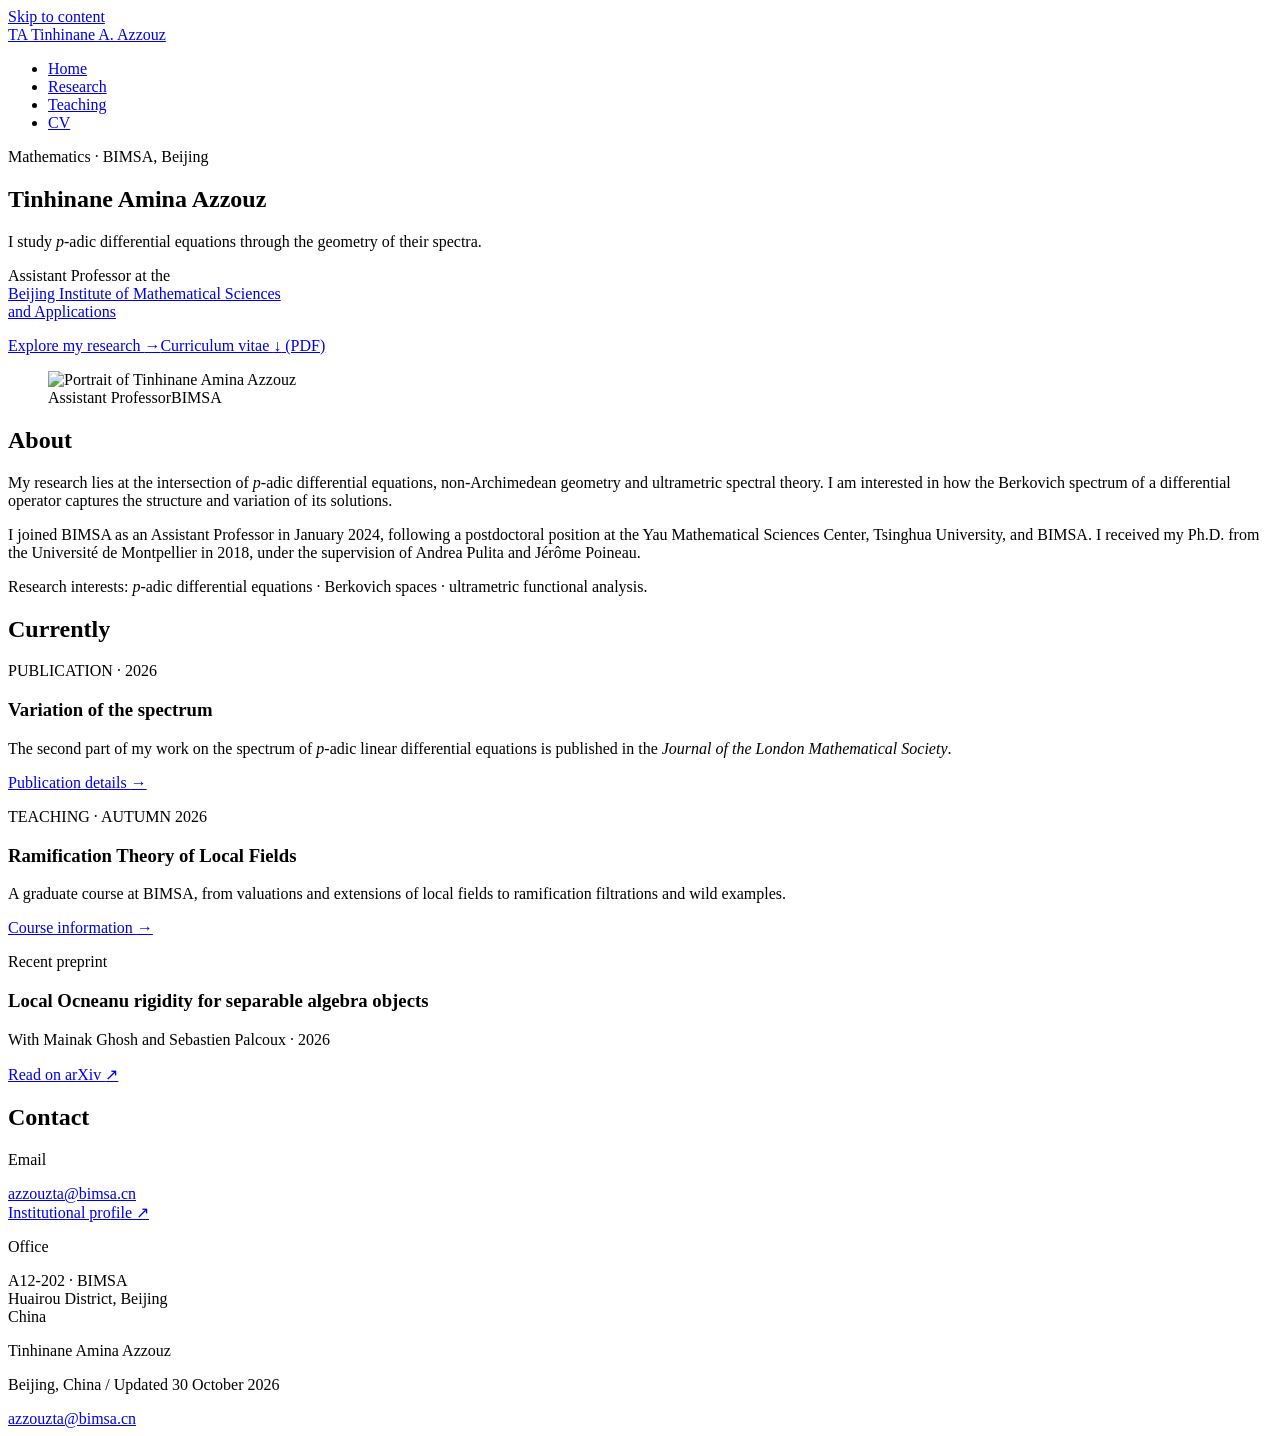
==== index.html @ 10f367b9 "Create academic website with research, teaching and CV pages" ====
<!doctype html>
<html lang="en"><head><meta charset="utf-8"><meta name="viewport" content="width=device-width, initial-scale=1"><meta name="color-scheme" content="light"><meta name="theme-color" content="#f8f6f0"><title>Tinhinane Amina Azzouz | Mathematics</title><meta name="description" content="Tinhinane Amina Azzouz, Assistant Professor at BIMSA. Research in p-adic differential equations, Berkovich spectra and non-Archimedean analysis."><meta name="author" content="Tinhinane Amina Azzouz"><link rel="stylesheet" href="assets/site.css"><link rel="icon" href="assets/favicon.svg" type="image/svg+xml"></head><body class=""><a class="skip-link" href="#main">Skip to content</a><header class="site-header"><div class="wrap header-inner"><a class="wordmark" href="index.html"><span aria-hidden="true">TA</span> Tinhinane A. Azzouz</a><nav aria-label="Main navigation"><ul class="main-nav"><li><a href="index.html" aria-current="page">Home</a></li><li><a href="research.html">Research</a></li><li><a href="teaching.html">Teaching</a></li><li><a href="cv.html" class="nav-cv">CV</a></li></ul></nav></div></header><main id="main" class="wrap">
<section class="hero" aria-labelledby="home-name"><div class="hero-copy"><p class="eyebrow">Mathematics · BIMSA, Beijing</p><h1 id="home-name"><span>Tinhinane Amina</span> Azzouz</h1><p class="hero-intro">I study <i>p</i>-adic differential equations through the geometry of their spectra.</p><p class="affiliation">Assistant Professor at the<br><a href="https://www.bimsa.cn/">Beijing Institute of Mathematical Sciences<br>and Applications</a></p><div class="hero-actions"><a class="button" href="research.html">Explore my research <span aria-hidden="true">→</span></a><a class="text-link" href="files/CV_Tinhinane_Amina_Azzouz.pdf">Curriculum vitae <span aria-hidden="true">↓</span><span class="sr-only"> (PDF)</span></a></div></div><figure class="portrait"><img class="portrait-image" src="assets/portrait.jpg" alt="Portrait of Tinhinane Amina Azzouz" width="576" height="652" fetchpriority="high"><figcaption><span>Assistant Professor</span><span>BIMSA</span></figcaption></figure></section>
<section class="section-band split-section" aria-labelledby="about-title"><h2 class="section-title" id="about-title">About</h2><div class="about-copy"><p>My research lies at the intersection of <i>p</i>-adic differential equations, non-Archimedean geometry and ultrametric spectral theory. I am interested in how the Berkovich spectrum of a differential operator captures the structure and variation of its solutions.</p><p>I joined BIMSA as an Assistant Professor in January 2024, following a postdoctoral position at the Yau Mathematical Sciences Center, Tsinghua University, and BIMSA. I received my Ph.D. from the Université de Montpellier in 2018, under the supervision of Andrea Pulita and Jérôme Poineau.</p><p class="research-line">Research interests: <i>p</i>-adic differential equations · Berkovich spaces · ultrametric functional analysis.</p></div></section>
<section class="section-band" aria-labelledby="current-title"><h2 class="section-title" id="current-title">Currently</h2><div class="news-grid"><article class="news-item"><p class="date-line">PUBLICATION · 2026</p><h3>Variation of the spectrum</h3><p>The second part of my work on the spectrum of <i>p</i>-adic linear differential equations is published in the <em>Journal of the London Mathematical Society</em>.</p><a class="text-link" href="research.html#publications">Publication details <span aria-hidden="true">→</span></a></article><article class="news-item"><p class="date-line">TEACHING · AUTUMN 2026</p><h3>Ramification Theory of Local Fields</h3><p>A graduate course at BIMSA, from valuations and extensions of local fields to ramification filtrations and wild examples.</p><a class="text-link" href="teaching.html#current-course">Course information <span aria-hidden="true">→</span></a></article></div></section>
<aside class="home-preprint" aria-label="Recent preprint"><div><p class="eyebrow">Recent preprint</p><h3>Local Ocneanu rigidity for separable algebra objects</h3><p>With Mainak Ghosh and Sebastien Palcoux · 2026</p></div><a class="text-link" href="https://arxiv.org/abs/2609.10440">Read on arXiv <span aria-hidden="true">↗</span></a></aside>
<section class="contact-section" id="contact" aria-labelledby="contact-title"><h2 class="section-title" id="contact-title">Contact</h2><div class="contact-grid"><div><p class="contact-label">Email</p><a class="contact-email" href="mailto:azzouzta@bimsa.cn">azzouzta@bimsa.cn</a><br><a class="text-link" href="https://www.bimsa.cn/detail/tinhinaneazzouz.html">Institutional profile <span aria-hidden="true">↗</span></a></div><div><p class="contact-label">Office</p><p class="contact-address">A12-202 · BIMSA<br>Huairou District, Beijing<br>China</p></div></div></section>
</main><footer class="site-footer"><div class="wrap footer-inner"><span>Tinhinane Amina Azzouz</span><p>Beijing, China <span class="inline-divider" aria-hidden="true">/</span> Updated 30 October 2026</p><a href="mailto:azzouzta@bimsa.cn">azzouzta@bimsa.cn</a></div></footer></body></html>
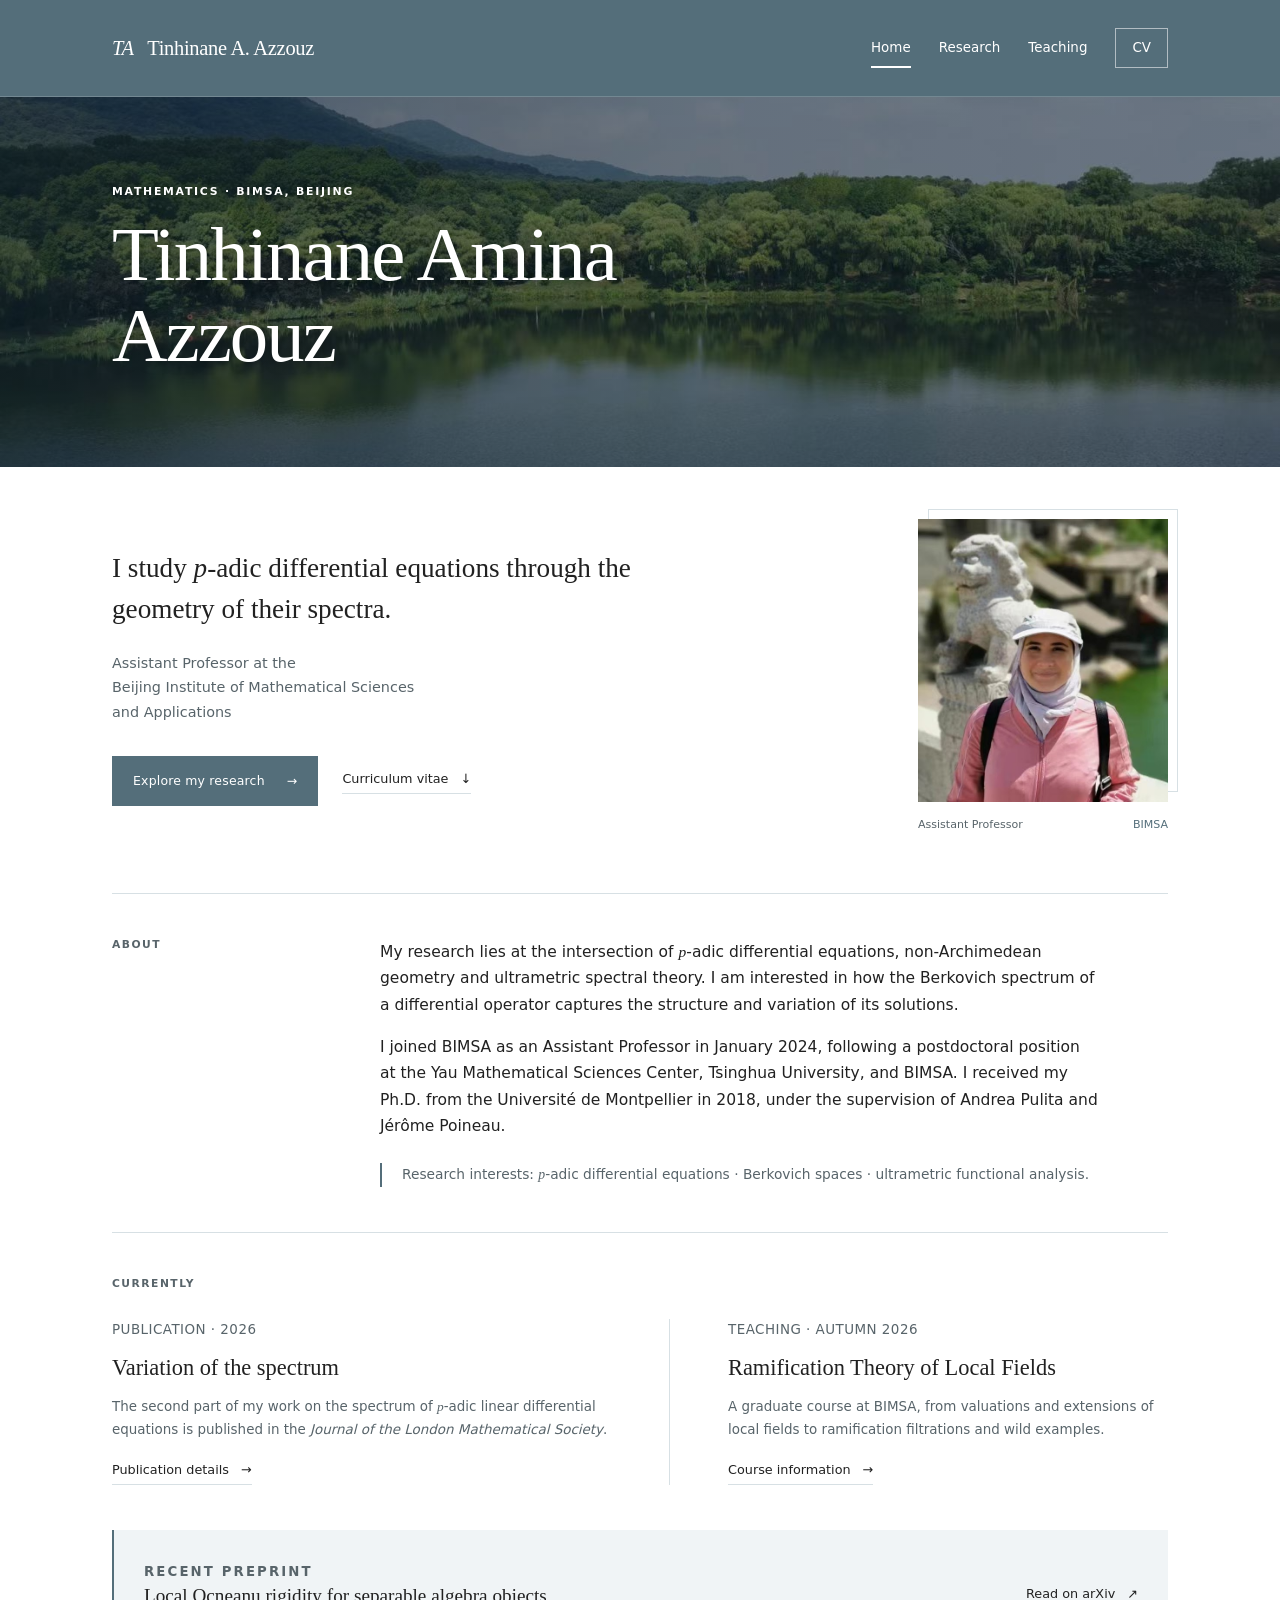
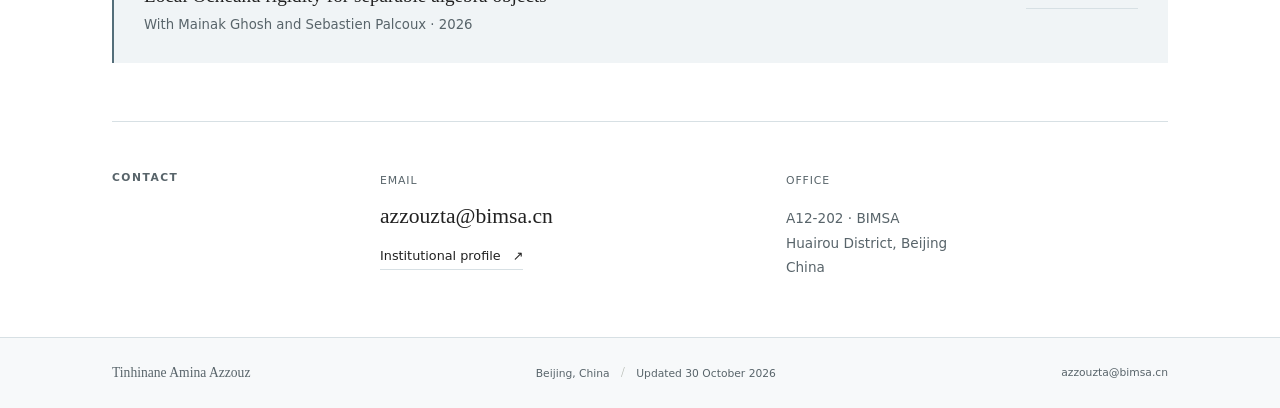
==== commit 398ef359: "Apply original Google Sites banners across academic pages" ====
--- a/index.html
+++ b/index.html
@@ -1,8 +1,8 @@
 <!doctype html>
-<html lang="en"><head><meta charset="utf-8"><meta name="viewport" content="width=device-width, initial-scale=1"><meta name="color-scheme" content="light"><meta name="theme-color" content="#f8f6f0"><title>Tinhinane Amina Azzouz | Mathematics</title><meta name="description" content="Tinhinane Amina Azzouz, Assistant Professor at BIMSA. Research in p-adic differential equations, Berkovich spectra and non-Archimedean analysis."><meta name="author" content="Tinhinane Amina Azzouz"><link rel="stylesheet" href="assets/site.css"><link rel="icon" href="assets/favicon.svg" type="image/svg+xml"></head><body class=""><a class="skip-link" href="#main">Skip to content</a><header class="site-header"><div class="wrap header-inner"><a class="wordmark" href="index.html"><span aria-hidden="true">TA</span> Tinhinane A. Azzouz</a><nav aria-label="Main navigation"><ul class="main-nav"><li><a href="index.html" aria-current="page">Home</a></li><li><a href="research.html">Research</a></li><li><a href="teaching.html">Teaching</a></li><li><a href="cv.html" class="nav-cv">CV</a></li></ul></nav></div></header><main id="main" class="wrap">
-<section class="hero" aria-labelledby="home-name"><div class="hero-copy"><p class="eyebrow">Mathematics · BIMSA, Beijing</p><h1 id="home-name"><span>Tinhinane Amina</span> Azzouz</h1><p class="hero-intro">I study <i>p</i>-adic differential equations through the geometry of their spectra.</p><p class="affiliation">Assistant Professor at the<br><a href="https://www.bimsa.cn/">Beijing Institute of Mathematical Sciences<br>and Applications</a></p><div class="hero-actions"><a class="button" href="research.html">Explore my research <span aria-hidden="true">→</span></a><a class="text-link" href="files/CV_Tinhinane_Amina_Azzouz.pdf">Curriculum vitae <span aria-hidden="true">↓</span><span class="sr-only"> (PDF)</span></a></div></div><figure class="portrait"><img class="portrait-image" src="assets/portrait.jpg" alt="Portrait of Tinhinane Amina Azzouz" width="576" height="652" fetchpriority="high"><figcaption><span>Assistant Professor</span><span>BIMSA</span></figcaption></figure></section>
+<html lang="en"><head><meta charset="utf-8"><meta name="viewport" content="width=device-width, initial-scale=1"><meta name="color-scheme" content="light"><meta name="theme-color" content="#546e7a"><title>Tinhinane Amina Azzouz | Mathematics</title><meta name="description" content="Tinhinane Amina Azzouz, Assistant Professor at BIMSA. Research in p-adic differential equations, Berkovich spectra and non-Archimedean analysis."><meta name="author" content="Tinhinane Amina Azzouz"><link rel="stylesheet" href="assets/site.css"><link rel="icon" href="assets/favicon.svg" type="image/svg+xml"></head><body class=""><a class="skip-link" href="#main">Skip to content</a><header class="site-header"><div class="wrap header-inner"><a class="wordmark" href="index.html"><span aria-hidden="true">TA</span> Tinhinane A. Azzouz</a><nav aria-label="Main navigation"><ul class="main-nav"><li><a href="index.html" aria-current="page">Home</a></li><li><a href="research.html">Research</a></li><li><a href="teaching.html">Teaching</a></li><li><a href="cv.html" class="nav-cv">CV</a></li></ul></nav></div></header><main id="main"><header class="image-banner image-banner-home" aria-labelledby="home-name"><img class="banner-image" src="assets/google-home.jpg" alt="" width="1706" height="1280" fetchpriority="high"><div class="wrap banner-inner"><p class="eyebrow">Mathematics · BIMSA, Beijing</p><h1 id="home-name"><span>Tinhinane Amina</span> Azzouz</h1></div></header><div class="wrap">
+<section class="hero" aria-labelledby="home-name"><div class="hero-copy"><p class="hero-intro">I study <i>p</i>-adic differential equations through the geometry of their spectra.</p><p class="affiliation">Assistant Professor at the<br><a href="https://www.bimsa.cn/">Beijing Institute of Mathematical Sciences<br>and Applications</a></p><div class="hero-actions"><a class="button" href="research.html">Explore my research <span aria-hidden="true">→</span></a><a class="text-link" href="files/CV_Tinhinane_Amina_Azzouz.pdf">Curriculum vitae <span aria-hidden="true">↓</span><span class="sr-only"> (PDF)</span></a></div></div><figure class="portrait"><img class="portrait-image" src="assets/portrait.jpg" alt="Portrait of Tinhinane Amina Azzouz" width="576" height="652" loading="lazy"><figcaption><span>Assistant Professor</span><span>BIMSA</span></figcaption></figure></section>
 <section class="section-band split-section" aria-labelledby="about-title"><h2 class="section-title" id="about-title">About</h2><div class="about-copy"><p>My research lies at the intersection of <i>p</i>-adic differential equations, non-Archimedean geometry and ultrametric spectral theory. I am interested in how the Berkovich spectrum of a differential operator captures the structure and variation of its solutions.</p><p>I joined BIMSA as an Assistant Professor in January 2024, following a postdoctoral position at the Yau Mathematical Sciences Center, Tsinghua University, and BIMSA. I received my Ph.D. from the Université de Montpellier in 2018, under the supervision of Andrea Pulita and Jérôme Poineau.</p><p class="research-line">Research interests: <i>p</i>-adic differential equations · Berkovich spaces · ultrametric functional analysis.</p></div></section>
 <section class="section-band" aria-labelledby="current-title"><h2 class="section-title" id="current-title">Currently</h2><div class="news-grid"><article class="news-item"><p class="date-line">PUBLICATION · 2026</p><h3>Variation of the spectrum</h3><p>The second part of my work on the spectrum of <i>p</i>-adic linear differential equations is published in the <em>Journal of the London Mathematical Society</em>.</p><a class="text-link" href="research.html#publications">Publication details <span aria-hidden="true">→</span></a></article><article class="news-item"><p class="date-line">TEACHING · AUTUMN 2026</p><h3>Ramification Theory of Local Fields</h3><p>A graduate course at BIMSA, from valuations and extensions of local fields to ramification filtrations and wild examples.</p><a class="text-link" href="teaching.html#current-course">Course information <span aria-hidden="true">→</span></a></article></div></section>
 <aside class="home-preprint" aria-label="Recent preprint"><div><p class="eyebrow">Recent preprint</p><h3>Local Ocneanu rigidity for separable algebra objects</h3><p>With Mainak Ghosh and Sebastien Palcoux · 2026</p></div><a class="text-link" href="https://arxiv.org/abs/2609.10440">Read on arXiv <span aria-hidden="true">↗</span></a></aside>
 <section class="contact-section" id="contact" aria-labelledby="contact-title"><h2 class="section-title" id="contact-title">Contact</h2><div class="contact-grid"><div><p class="contact-label">Email</p><a class="contact-email" href="mailto:azzouzta@bimsa.cn">azzouzta@bimsa.cn</a><br><a class="text-link" href="https://www.bimsa.cn/detail/tinhinaneazzouz.html">Institutional profile <span aria-hidden="true">↗</span></a></div><div><p class="contact-label">Office</p><p class="contact-address">A12-202 · BIMSA<br>Huairou District, Beijing<br>China</p></div></div></section>
-</main><footer class="site-footer"><div class="wrap footer-inner"><span>Tinhinane Amina Azzouz</span><p>Beijing, China <span class="inline-divider" aria-hidden="true">/</span> Updated 30 October 2026</p><a href="mailto:azzouzta@bimsa.cn">azzouzta@bimsa.cn</a></div></footer></body></html>+</div></main><footer class="site-footer"><div class="wrap footer-inner"><span>Tinhinane Amina Azzouz</span><p>Beijing, China <span class="inline-divider" aria-hidden="true">/</span> Updated 30 October 2026</p><a href="mailto:azzouzta@bimsa.cn">azzouzta@bimsa.cn</a></div></footer></body></html>
--- a/assets/site.css
+++ b/assets/site.css
@@ -0,0 +1,46 @@
+@charset "UTF-8";
+:root{--paper:#ffffff;--paper-deep:#f0f4f6;--ink:#212121;--muted:#58646a;--accent:#546e7a;--accent-dark:#3c535f;--rule:#d7e0e4;--white:#ffffff;--serif:Georgia,"Times New Roman",serif;--sans:system-ui,-apple-system,BlinkMacSystemFont,"Segoe UI",sans-serif;--max:1120px}
+*{box-sizing:border-box}html{scroll-behavior:smooth;scroll-padding-top:7rem}body{margin:0;background:var(--paper);color:var(--ink);font-family:var(--sans);font-size:16px;line-height:1.7;-webkit-font-smoothing:antialiased}a{color:inherit;text-underline-offset:.2em;text-decoration-thickness:1px}a:hover{color:var(--accent)}a:focus-visible,button:focus-visible{outline:3px solid var(--accent);outline-offset:5px;border-radius:1px}img{max-width:100%;display:block}h1,h2,h3,p,ul,ol,dl,figure{margin:0}h1,h2,h3{font-family:var(--serif);font-weight:400;line-height:1.2}h1{letter-spacing:-.035em}h2{font-size:2.1rem;letter-spacing:-.02em}h3{font-size:1.3rem}p+p{margin-top:1rem}ul,ol{padding-left:1.2rem}i{font-family:var(--serif)}.wrap{max-width:var(--max);margin:auto;padding:0 32px}.skip-link{position:fixed;z-index:100;top:-80px;left:16px;background:var(--ink);color:white;padding:10px 20px}.skip-link:focus{top:12px}.site-header{border-bottom:1px solid var(--rule);background:var(--paper)}.header-inner{min-height:96px;display:flex;align-items:center;justify-content:space-between;gap:24px}.wordmark{font-family:var(--serif);font-size:1.28rem;line-height:1.2;letter-spacing:-.015em;text-decoration:none;white-space:nowrap}.wordmark span{font-style:italic;color:var(--accent);margin-right:9px}.main-nav{display:flex;align-items:center;gap:28px;list-style:none;padding:0}.main-nav a{font-size:.84rem;text-decoration:none;display:block;padding:12px 0;position:relative}.main-nav a[aria-current=page]{color:var(--accent)}.main-nav a[aria-current=page]:after{content:"";position:absolute;bottom:3px;left:0;right:0;height:2px;background:var(--accent)}.main-nav .nav-cv{border:1px solid var(--rule);padding:8px 16px}.main-nav .nav-cv[aria-current=page]:after{display:none}.eyebrow{font-size:.68rem;font-weight:650;letter-spacing:.16em;text-transform:uppercase;color:var(--accent);line-height:1.65}.hero{display:grid;grid-template-columns:1.45fr .75fr;gap:80px;align-items:center;padding:78px 0 84px}.hero h1{font-size:clamp(3.3rem,5.7vw,5rem);margin:20px 0 24px;line-height:1.05}.hero h1 span{display:block}.hero-intro{font-family:var(--serif);font-size:1.45rem;line-height:1.5;max-width:590px}.affiliation{margin-top:21px;font-size:.9rem;line-height:1.7;color:var(--muted);max-width:480px}.affiliation a{text-decoration:none}.hero-actions{display:flex;flex-wrap:wrap;align-items:center;gap:24px;margin-top:32px}.button{display:inline-flex;align-items:center;justify-content:center;gap:22px;background:var(--accent);color:var(--white);font-size:.78rem;text-decoration:none;letter-spacing:.015em;padding:13px 20px;border:1px solid var(--accent)}.button:hover{background:var(--accent-dark);border-color:var(--accent-dark);color:white}.button svg{width:16px;height:16px;stroke:currentColor;fill:none;stroke-width:1.5}.text-link{font-size:.8rem;display:inline-flex;gap:12px;align-items:center;text-decoration:none;border-bottom:1px solid var(--rule);padding-bottom:3px}.text-link:hover{border-color:var(--accent)}.portrait{max-width:310px;justify-self:end;width:100%;position:relative}.portrait:before{content:"";position:absolute;top:-12px;right:-12px;bottom:45px;left:12px;border:1px solid var(--rule);z-index:-1}.portrait-image{width:100%;height:auto;aspect-ratio:4/5;object-fit:cover;object-position:center 28%;background:var(--paper-deep);filter:none}.portrait figcaption{font-size:.69rem;color:var(--muted);padding-top:14px;display:flex;justify-content:space-between;gap:10px}.portrait figcaption span:last-child{color:var(--accent)}.section-band{border-top:1px solid var(--rule);padding:45px 0}.section-title{font-size:.67rem;letter-spacing:.14em;text-transform:uppercase;font-family:var(--sans);font-weight:650;color:var(--muted)}.split-section{display:grid;grid-template-columns:220px 1fr;gap:48px}.about-copy{max-width:720px;font-size:.97rem}.about-copy .research-line{color:var(--muted);font-size:.86rem;border-left:2px solid var(--accent);padding-left:20px;margin-top:24px}.news-grid{display:grid;grid-template-columns:1fr 1fr;gap:58px;margin-top:28px}.news-item+.news-item{border-left:1px solid var(--rule);padding-left:58px}.date-line{font-size:.7rem;letter-spacing:.035em;color:var(--accent);margin-bottom:12px}.news-item h3{font-size:1.4rem;line-height:1.35;margin-bottom:12px}.news-item p{font-size:.84rem;color:var(--muted);line-height:1.7}.news-item .text-link{margin-top:18px}.home-preprint{display:grid;grid-template-columns:1fr auto;gap:24px;align-items:center;background:var(--paper-deep);padding:26px 30px;margin:0 0 58px;border-left:2px solid var(--accent)}.home-preprint p{font-size:.83rem;color:var(--muted);margin-top:5px}.home-preprint h3{font-size:1.2rem;line-height:1.35}.contact-section{padding:50px 0 58px;display:grid;grid-template-columns:220px 1fr;gap:48px;border-top:1px solid var(--rule)}.contact-grid{display:grid;grid-template-columns:1fr 1fr;gap:24px}.contact-label{font-size:.68rem;letter-spacing:.08em;text-transform:uppercase;color:var(--muted);margin-bottom:8px}.contact-email{font-family:var(--serif);font-size:1.35rem;text-decoration:none}.contact-address{font-size:.85rem;color:var(--muted);line-height:1.8}.contact-grid .text-link{margin-top:10px}.site-footer{border-top:1px solid var(--rule);font-size:.67rem;color:var(--muted);padding:23px 0}.footer-inner{display:flex;justify-content:space-between;gap:20px;align-items:center}.footer-inner a{text-decoration:none}.footer-inner span:first-child{font-family:var(--serif);font-size:.85rem}.page-header{padding:65px 0 40px;max-width:820px}.page-header h1{font-size:clamp(3rem,5.6vw,4.25rem);margin:14px 0 21px}.page-description{font-size:1rem;color:var(--muted);line-height:1.8;max-width:760px}.page-jump{list-style:none;padding:0;display:flex;flex-wrap:wrap;gap:12px 29px;margin-top:26px}.page-jump a{font-size:.76rem;color:var(--accent);text-decoration:none;border-bottom:1px solid transparent;padding-bottom:2px}.page-jump a:hover{border-bottom-color:var(--accent)}.content-section{border-top:1px solid var(--rule);padding:40px 0 48px}.section-heading{display:flex;justify-content:space-between;gap:20px;align-items:baseline;margin-bottom:28px}.section-heading .aside{font-size:.72rem;color:var(--muted)}.pub-list{list-style:none;padding:0}.pub{display:grid;grid-template-columns:90px 1fr;gap:34px;padding:27px 0;border-top:1px solid var(--rule)}.pub:first-child{padding-top:0;border-top:0}.pub:last-child{padding-bottom:0}.pub-year{font-size:.8rem;color:var(--accent);font-weight:500;padding-top:5px}.pub h3{font-size:1.3rem;line-height:1.4;max-width:810px}.pub h3 a{text-decoration:none}.pub-authors{font-size:.8rem;color:var(--muted);margin-top:8px}.pub-journal{font-size:.84rem;margin-top:7px;color:var(--muted)}.pub-journal em{color:var(--ink)}.pub-links{display:flex;gap:18px;flex-wrap:wrap;margin-top:12px}.pub-links a{font-size:.71rem;text-decoration:none;color:var(--accent);border-bottom:1px solid #b8c8d0;line-height:1.5}.pub-links a:hover{border-color:var(--accent-dark)}.projects-grid{display:grid;grid-template-columns:repeat(3,1fr);gap:36px}.project{padding-top:5px}.project .project-number{font-family:var(--serif);font-size:1.05rem;color:var(--accent);margin-bottom:11px}.project h3{font-size:1.2rem;line-height:1.4}.project p{font-size:.82rem;color:var(--muted);margin-top:12px}.thesis-block{display:grid;grid-template-columns:90px 1fr;gap:34px}.thesis-block h3{font-size:1.35rem;line-height:1.4}.thesis-block p{font-size:.85rem;color:var(--muted);margin-top:9px}.talk-list{list-style:none;padding:0}.talk{display:grid;grid-template-columns:135px 1fr;gap:30px;border-top:1px solid var(--rule);padding:22px 0}.talk:first-child{border-top:0;padding-top:0}.talk-date{font-size:.75rem;color:var(--accent);padding-top:3px}.talk h3{font-family:var(--sans);font-size:.94rem;font-weight:500;line-height:1.6}.talk p{font-size:.8rem;color:var(--muted);margin-top:4px}.talk a{color:var(--accent);font-size:.72rem;display:inline-block;margin-top:7px;text-decoration:none}.current-course{display:grid;grid-template-columns:1fr 260px;gap:52px;padding-bottom:40px}.course-title{font-size:2.05rem;line-height:1.3;max-width:650px;margin-top:14px}.course-intro{font-size:.92rem;color:var(--muted);margin-top:20px;max-width:640px}.course-meta{border-left:1px solid var(--rule);padding-left:28px}.course-meta div+div{margin-top:18px}.course-meta dt{font-size:.65rem;text-transform:uppercase;letter-spacing:.1em;color:var(--muted);margin-bottom:4px}.course-meta dd{font-size:.81rem;margin:0;line-height:1.7}.course-main .button{margin-top:24px}.syllabus{background:var(--paper-deep);padding:26px 30px;display:grid;grid-template-columns:1fr 1fr;gap:40px}.syllabus h3{font-family:var(--sans);font-size:.72rem;letter-spacing:.08em;text-transform:uppercase;font-weight:600;margin-bottom:14px}.syllabus ul{font-size:.83rem;color:var(--muted);line-height:1.9}.syllabus p{font-size:.83rem;color:var(--muted)}.course-list{list-style:none;padding:0}.course-row{display:grid;grid-template-columns:140px 1fr auto;gap:30px;border-top:1px solid var(--rule);padding:23px 0;align-items:baseline}.course-row:first-child{border-top:0;padding-top:0}.course-row h3{font-size:1.2rem;line-height:1.4}.course-row p{font-size:.76rem;color:var(--muted);margin-top:5px}.course-row .term{font-size:.74rem;color:var(--accent)}.course-row>a{font-size:.72rem;color:var(--accent);white-space:nowrap}.course-note{font-size:.81rem;color:var(--muted);max-width:720px;margin-top:5px}.cv-download{background:var(--ink);color:var(--white);padding:34px 38px;display:flex;justify-content:space-between;align-items:center;gap:32px;margin-bottom:48px}.cv-download h2{font-size:1.65rem}.cv-download p{font-size:.8rem;color:#edf2f4;margin-top:9px}.cv-download .button{background:var(--paper);color:var(--ink);border-color:var(--paper);flex-shrink:0}.cv-download .button:hover{background:#e3ecf0;border-color:#e3ecf0}.timeline{list-style:none;padding:0}.timeline li{display:grid;grid-template-columns:150px 1fr;gap:34px;padding:18px 0;border-top:1px solid var(--rule)}.timeline li:first-child{border-top:0;padding-top:0}.timeline .time{font-size:.76rem;color:var(--accent);padding-top:4px}.timeline h3{font-size:1.18rem;line-height:1.4}.timeline p{font-size:.83rem;color:var(--muted);margin-top:4px}.cv-page .content-section{max-width:920px}.cv-page .page-header{max-width:820px}.small-note{font-size:.76rem;color:var(--muted);margin-top:18px}.inline-divider{margin:0 8px;color:#b4b9b2}.last-section{padding-bottom:70px}.sr-only{position:absolute;width:1px;height:1px;overflow:hidden;clip:rect(0,0,0,0);white-space:nowrap}::selection{background:#dce8ee;color:var(--ink)}
+@media(min-width:1450px){.hero{padding-top:90px;padding-bottom:90px}}
+@media(max-width:900px){.hero{gap:42px;grid-template-columns:1.3fr .75fr}.hero h1{font-size:3.9rem}.hero-intro{font-size:1.28rem}.split-section,.contact-section{grid-template-columns:150px 1fr;gap:30px}.news-grid{gap:35px}.news-item+.news-item{padding-left:35px}.projects-grid{gap:26px}.current-course{grid-template-columns:1fr 220px;gap:32px}}
+@media(max-width:700px){.wrap{padding:0 24px}.header-inner{min-height:100px;gap:12px;flex-direction:column;justify-content:center;padding-top:18px;padding-bottom:10px}.wordmark{font-size:1.15rem}.main-nav{gap:25px}.main-nav a{font-size:.76rem;padding:6px 0}.main-nav .nav-cv{padding:5px 12px}.main-nav a[aria-current=page]:after{bottom:0}.hero{grid-template-columns:1fr;gap:36px;padding:45px 0 45px}.hero h1{font-size:3.6rem;margin-top:16px}.hero-intro{font-size:1.3rem;max-width:540px}.hero-actions{margin-top:25px}.portrait{justify-self:start;max-width:235px;margin-top:4px}.portrait-image{aspect-ratio:4/4.5}.portrait:before{bottom:42px}.split-section,.contact-section{grid-template-columns:1fr;gap:22px}.section-band{padding:32px 0}.news-grid{grid-template-columns:1fr;gap:28px;margin-top:22px}.news-item+.news-item{border-left:0;border-top:1px solid var(--rule);padding:26px 0 0}.home-preprint{grid-template-columns:1fr;padding:24px;gap:18px;margin-bottom:38px}.home-preprint .text-link{justify-self:start}.contact-grid{gap:26px}.contact-section{padding:35px 0 42px}.footer-inner{align-items:flex-start;flex-direction:column;gap:5px}.page-header{padding:43px 0 32px}.page-header h1{font-size:3.3rem}.page-description{font-size:.94rem}.page-jump{gap:10px 24px}.content-section{padding:31px 0 36px}.section-heading h2{font-size:1.8rem}.section-heading{margin-bottom:23px}.pub{grid-template-columns:46px 1fr;gap:20px;padding:23px 0}.pub h3{font-size:1.15rem}.pub-year{font-size:.72rem}.projects-grid{grid-template-columns:1fr;gap:28px}.project{display:grid;grid-template-columns:35px 1fr;column-gap:15px}.project .project-number{grid-row:span 2;margin:0}.project p{margin-top:7px}.thesis-block{grid-template-columns:46px 1fr;gap:20px}.thesis-block h3{font-size:1.2rem}.talk{grid-template-columns:105px 1fr;gap:20px}.talk-date{font-size:.71rem}.talk h3{font-size:.89rem}.current-course{grid-template-columns:1fr;gap:27px;padding-bottom:28px}.course-title{font-size:1.85rem}.course-meta{border-left:0;border-top:1px solid var(--rule);padding:22px 0 0;display:grid;grid-template-columns:1fr 1fr;gap:19px 24px}.course-meta div+div{margin-top:0}.syllabus{grid-template-columns:1fr;gap:24px;padding:24px}.course-row{grid-template-columns:1fr auto;gap:6px 24px;padding:22px 0}.course-row .term{grid-column:1 / -1}.course-row h3{font-size:1.1rem}.course-row>a{align-self:center}.cv-download{padding:27px 26px;flex-direction:column;align-items:flex-start;gap:21px;margin-bottom:32px}.timeline li{grid-template-columns:110px 1fr;gap:20px}.timeline h3{font-size:1.08rem}.timeline .time{font-size:.71rem}.last-section{padding-bottom:46px}}
+@media(max-width:400px){.wrap{padding:0 20px}.main-nav{gap:21px}.hero h1{font-size:3.12rem}.hero-intro{font-size:1.2rem}.hero-actions{gap:19px}.button{padding:12px 17px;gap:15px}.contact-grid{grid-template-columns:1fr}.page-header h1{font-size:2.9rem}.pub,.thesis-block{grid-template-columns:1fr;gap:7px}.pub-year{padding:0}.talk{grid-template-columns:1fr;gap:6px}.timeline li{grid-template-columns:1fr;gap:6px}.timeline .time{padding:0}.section-heading{flex-direction:column;gap:5px}}
+@media(prefers-reduced-motion:reduce){html{scroll-behavior:auto}}
+@media print{body{background:white;color:black;font-size:10pt}.site-header,.site-footer,.hero-actions,.page-jump,.button,.cv-download{display:none}.wrap{max-width:none;padding:0}.hero{padding-top:0;gap:30px}.hero h1{font-size:34pt}.hero-intro{font-size:15pt}.portrait{max-width:160px}.section-band,.content-section,.contact-section{padding:20px 0;break-inside:avoid}.pub,.talk,.course-row,.timeline li{break-inside:avoid}.page-header{padding:0 0 25px}.page-header h1{font-size:34pt}a{color:inherit}.news-grid,.projects-grid{gap:25px}.news-item+.news-item{padding-left:25px}.home-preprint{margin:0 0 25px}.last-section{padding-bottom:20px}}
+
+/* Original Google Sites photographs and blue-grey palette. */
+.site-header{background:var(--accent);border-bottom:1px solid rgba(255,255,255,.18);color:var(--white)}
+.wordmark,.wordmark span,.main-nav a,.main-nav a[aria-current=page]{color:var(--white)}
+.wordmark:hover,.main-nav a:hover{color:var(--white)}
+.main-nav a[aria-current=page]:after{background:var(--white)}
+.main-nav .nav-cv{border-color:rgba(255,255,255,.55)}
+.main-nav .nav-cv:hover{background:rgba(255,255,255,.12)}
+.site-header a:focus-visible{outline-color:var(--white)}
+.image-banner,.color-banner{position:relative;isolation:isolate;background:var(--accent);color:var(--white)}
+.image-banner{overflow:hidden}
+.banner-image{position:absolute;inset:0;width:100%;height:100%;object-fit:cover;z-index:-2}
+.image-banner:after{content:"";position:absolute;inset:0;z-index:-1;background:linear-gradient(90deg,rgba(12,29,37,.66) 0%,rgba(12,29,37,.52) 54%,rgba(12,29,37,.48) 100%)}
+.image-banner-home .banner-image{object-position:center 62%}
+.image-banner-research .banner-image{object-position:center 54%}
+.image-banner-teaching .banner-image{object-position:center 40%}
+.banner-inner{min-height:300px;display:flex;flex-direction:column;justify-content:center;align-items:flex-start;padding-top:44px;padding-bottom:48px}
+.image-banner-home .banner-inner{min-height:370px}
+.banner-inner .eyebrow{color:var(--white);font-weight:600;text-shadow:0 1px 5px rgba(0,0,0,.35)}
+.banner-inner h1{font-size:clamp(3rem,5.3vw,4.6rem);line-height:1.12;letter-spacing:-.025em;margin-top:14px;max-width:950px;color:var(--white);text-shadow:0 2px 12px rgba(0,0,0,.26)}
+.image-banner-home h1{font-size:clamp(3.5rem,6vw,5.2rem);line-height:1.05}
+.image-banner-home h1 span{display:block}
+.color-banner .banner-inner{min-height:230px}
+.color-banner h1,.color-banner .eyebrow{text-shadow:none}
+.hero{padding:52px 0 58px;grid-template-columns:1.5fr .7fr;gap:80px}
+.hero-intro{font-size:1.7rem;line-height:1.5}
+.hero .portrait{max-width:250px}
+.hero .portrait:before{top:-10px;right:-10px;left:10px;bottom:43px}
+.hero .portrait-image{aspect-ratio:576/652;object-position:center;height:auto}
+.page-introduction{max-width:820px;padding:33px 0 37px}
+.page-introduction .page-jump{margin-top:22px}
+.cv-download{background:var(--accent)}
+.site-footer{background:#f7f9fa}
+@media(max-width:900px){.hero{gap:42px;grid-template-columns:1.3fr .75fr}.hero-intro{font-size:1.45rem}.image-banner-home .banner-inner{min-height:340px}}
+@media(max-width:700px){.banner-inner{min-height:250px;padding-top:36px;padding-bottom:38px}.image-banner-home .banner-inner{min-height:295px}.banner-inner h1{font-size:2.75rem;line-height:1.15;margin-top:12px}.image-banner-home h1{font-size:3.5rem;line-height:1.08}.color-banner .banner-inner{min-height:210px}.image-banner:after{background:linear-gradient(90deg,rgba(12,29,37,.65),rgba(12,29,37,.48))}.image-banner-home .banner-image{object-position:45% 62%}.image-banner-research .banner-image{object-position:60% 54%}.image-banner-teaching .banner-image{object-position:48% 40%}.hero{padding:35px 0 40px;grid-template-columns:1fr;gap:32px}.hero-intro{font-size:1.35rem}.hero .portrait{max-width:220px}.hero-actions{margin-top:23px}.page-introduction{padding:27px 0 30px}}
+@media(max-width:400px){.banner-inner h1{font-size:2.4rem}.image-banner-home h1{font-size:3rem}.image-banner-home .banner-inner{min-height:280px}.hero-intro{font-size:1.25rem}}
+@media print{.image-banner,.color-banner{background:white;color:black}.banner-image,.image-banner:after{display:none}.banner-inner,.image-banner-home .banner-inner,.color-banner .banner-inner{min-height:0;padding:0 0 20px}.banner-inner h1,.banner-inner .eyebrow{color:black;text-shadow:none}.banner-inner h1,.image-banner-home h1{font-size:32pt}.hero{padding:15px 0 22px;gap:30px;grid-template-columns:1.4fr .6fr}.hero-intro{font-size:15pt}.hero .portrait{max-width:150px}.page-introduction{padding:0 0 20px}}
